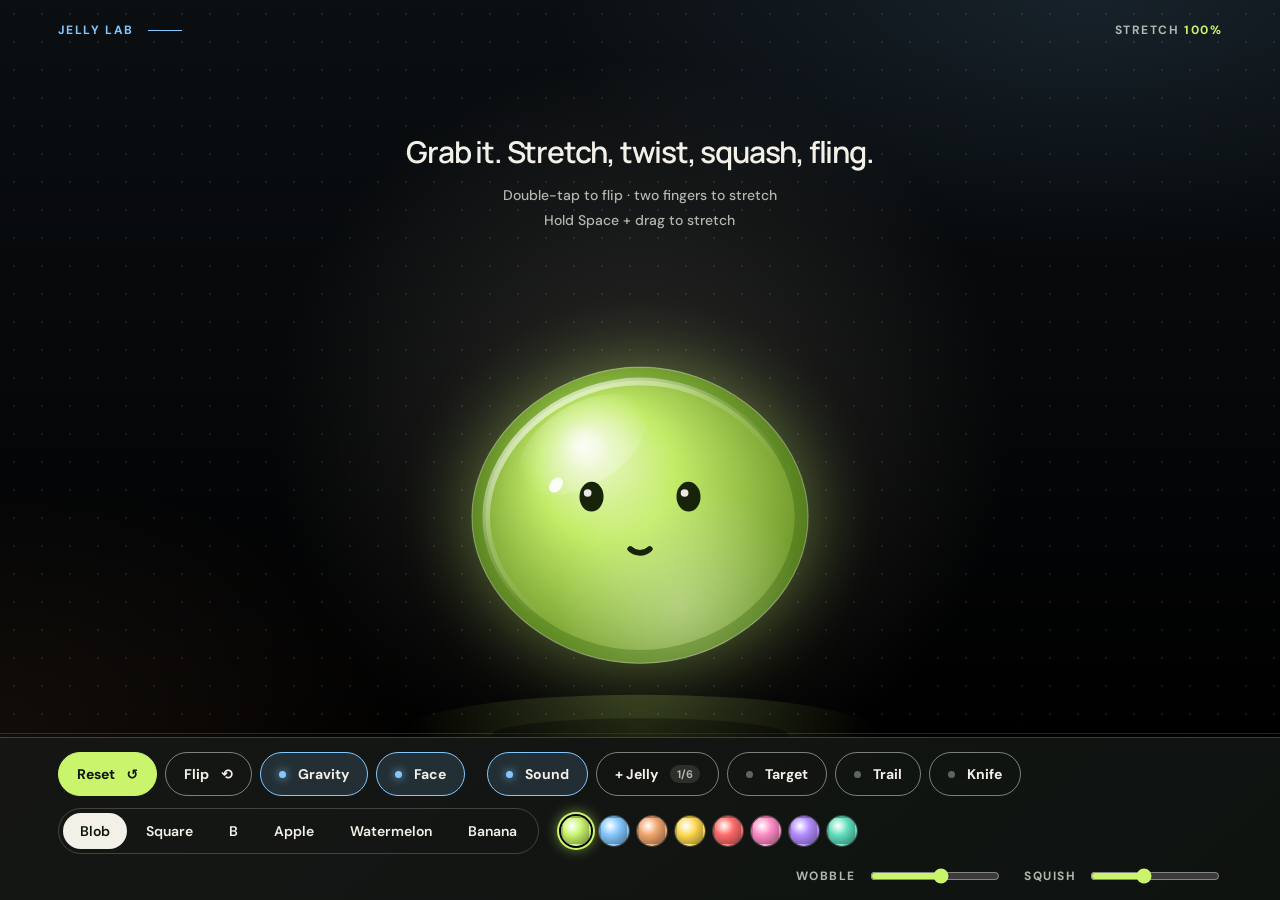
==== jelly-lab/index.html @ edd4eaa1 "Add Playground and Jelly Lab" ====
<!doctype html>
<html lang="en">
<head>
  <meta charset="utf-8">
  <meta name="viewport" content="width=device-width, initial-scale=1, viewport-fit=cover, maximum-scale=1, user-scalable=no">
  <meta name="theme-color" content="#000000">
  <meta name="apple-mobile-web-app-capable" content="yes">
  <meta name="mobile-web-app-capable" content="yes">
  <meta name="apple-mobile-web-app-status-bar-style" content="black-translucent">
  <title>Jelly Lab</title>
  <meta name="description" content="Grab it, stretch it, twist it, fling it. A soft-body toy that always wobbles back.">
  <meta property="og:title" content="Jelly Lab">
  <meta property="og:description" content="Grab it, stretch it, twist it, fling it. A soft-body jelly toy.">
  <link rel="icon" type="image/png" href="/jelly-lab/icon.png">
  <link rel="apple-touch-icon" href="/jelly-lab/icon.png">
  <link rel="preconnect" href="https://fonts.googleapis.com">
  <link rel="preconnect" href="https://fonts.gstatic.com" crossorigin>
  <link href="https://fonts.googleapis.com/css2?family=DM+Sans:wght@400;500;600;700&family=Manrope:wght@400;500;600;700;800&display=swap" rel="stylesheet">
  <script type="module" crossorigin src="/jelly-lab/assets/index-Ic5uyQEL.js"></script>
  <link rel="stylesheet" crossorigin href="/jelly-lab/assets/index-E_13_BQb.css">
</head>
<body>
  <main id="app"></main>
</body>
</html>
---- jelly-lab/assets/index-E_13_BQb.css ----
:root{color-scheme:dark;--ink: #121612;--ink-soft: #1b211c;--cream: #f3f0e8;--white: #fbfaf5;--muted: #aeb8ad;--line-dark: rgba(247, 244, 231, .2);--line-section: #292929;--accent: #c9f46b;--accent-hover: #dcffa0;--accent-blue: #83c7ff;--accent-copper: #f0a56d;--button-ink: #101510;--bg: #000;--bg-hero: #121a20;--max: 1440px;--gutter: max(4.5vw, calc((100vw - var(--max)) / 2));--font-body: "DM Sans", system-ui, -apple-system, BlinkMacSystemFont, "Segoe UI", sans-serif;--font-display: Manrope, "DM Sans", sans-serif;--tracking-display: -.07em;--tracking-label: .13em;--radius-pill: 999px;--radius-card: 22px;--glow-cream: radial-gradient(circle, rgba(224, 210, 180, .28), transparent 65%);--glass: linear-gradient(140deg, rgba(236, 229, 206, .15), rgba(24, 33, 28, .5));--glass-border: rgba(242, 238, 224, .58);--shadow-frame: 0 30px 90px rgba(0, 0, 0, .23);--ease: ease;--t-fast: .2s;--t-header: .25s;font-family:var(--font-body)}*{box-sizing:border-box}html{scroll-behavior:smooth}body{margin:0;color:var(--cream);background:var(--bg);overflow-x:hidden;-webkit-font-smoothing:antialiased}a{color:inherit;text-decoration:none}button{color:inherit;font:inherit}img{max-width:100%}::selection{background:var(--accent-blue);color:#07121a}:focus-visible{outline:2px solid var(--accent-blue);outline-offset:5px}.skip-link{position:fixed;z-index:100;top:-80px;left:16px;padding:12px 16px;color:var(--ink);background:var(--white)}.skip-link:focus{top:16px}h1,h2,h3{margin-top:0;font-family:var(--font-display);font-weight:500;letter-spacing:var(--tracking-display)}h1 em,h2 em,h3 em{font-style:normal;font-weight:700;color:var(--accent-copper)}p{margin-top:0}.eyebrow{display:flex;align-items:center;gap:15px;margin:0;color:var(--accent-blue);font-size:13px;font-weight:700;letter-spacing:var(--tracking-label);text-transform:uppercase}.eyebrow-rule{width:34px;height:1px;background:currentColor}.button{min-height:59px;display:inline-flex;align-items:center;justify-content:center;gap:35px;padding:0 26px;border:1px solid transparent;border-radius:var(--radius-pill);font-size:16px;font-weight:700;cursor:pointer;transition:transform var(--t-fast) var(--ease),background var(--t-fast) var(--ease),color var(--t-fast) var(--ease),border-color var(--t-fast) var(--ease)}.button:hover{transform:translateY(-3px)}.button-light{color:var(--button-ink);background:var(--accent)}.button-light:hover{background:var(--accent-hover)}.button-outline{color:var(--white);border-color:var(--accent-blue);background:#0e151921}.button-outline:hover{background:#83c7ff24}.button-ghost{color:var(--white);border-color:#ffffffa6;background:transparent}.button-ghost:hover{color:var(--ink);background:var(--white)}.button-sm{min-height:44px;gap:14px;padding:0 18px;font-size:14px}.chip{display:inline-flex;align-items:center;gap:8px;padding:11px 16px;border:1px solid rgba(239,236,220,.35);border-radius:var(--radius-pill);color:#ebe9dd;font-size:14px}@media (prefers-reduced-motion: reduce){html{scroll-behavior:auto}*,*:before,*:after{transition-duration:.01ms!important;animation-duration:.01ms!important}}html,body{height:100%;margin:0;background:#000;overflow:hidden;overscroll-behavior:none}body{position:fixed;inset:0;-webkit-touch-callout:none}#app{position:fixed;inset:0;width:100%;height:100vh;height:100dvh;padding-top:env(safe-area-inset-top)}.jl-root{--jl-accent: var(--accent, #c9f46b);--jl-blue: var(--accent-blue, #83c7ff);--jl-copper: var(--accent-copper, #f0a56d);--jl-line: var(--line-dark, rgba(247,244,231,.2));--jl-cream: var(--cream, #f3f0e8);position:relative;width:100%;height:100%;display:flex;flex-direction:column;color:var(--jl-cream);font-family:var(--font-body, "DM Sans", system-ui, sans-serif);background:#000}.jl-stage{position:relative;flex:1;min-height:0;overflow:hidden;isolation:isolate;background:radial-gradient(circle at 50% 58%,rgba(224,210,180,.16),transparent 48%),radial-gradient(60% 50% at 85% 0%,rgba(131,199,255,.1),transparent 70%),radial-gradient(50% 50% at 0% 100%,rgba(240,165,109,.08),transparent 70%),radial-gradient(rgba(247,244,231,.085) 1px,transparent 1.4px) 0 0 / 28px 28px,linear-gradient(180deg,#0b0f12,#000)}.jl-canvas{position:absolute;inset:0;width:100%;height:100%;display:block;touch-action:none;user-select:none;-webkit-user-select:none;-webkit-tap-highlight-color:transparent}.jl-root.is-grabbing .jl-canvas{cursor:grabbing!important}.jl-hud{position:absolute;z-index:2;top:22px;left:max(4.5vw,20px);right:max(4.5vw,20px);display:flex;justify-content:space-between;align-items:center;pointer-events:none}.jl-label,.jl-meter{margin:0;font-size:12px;font-weight:700;letter-spacing:.13em;text-transform:uppercase}.jl-label{color:var(--jl-blue)}.jl-label:after{content:"";display:inline-block;width:34px;height:1px;margin-left:14px;vertical-align:middle;background:currentColor}.jl-meter{color:#aeb8ad}.jl-meter b{display:inline-block;min-width:4.2ch;color:var(--jl-accent);text-align:right;font-variant-numeric:tabular-nums}.jl-hint{position:absolute;z-index:2;left:50%;top:18%;width:max-content;max-width:90%;margin:0;transform:translate(-50%);color:var(--jl-cream);font-family:var(--font-display, Manrope, sans-serif);font-size:clamp(20px,2.4vw,30px);font-weight:600;letter-spacing:-.04em;line-height:1.25;text-align:center;pointer-events:none;transition:opacity .5s ease,transform .5s ease}.jl-hint span{display:inline-block;margin-top:8px;color:#aeb8ad;font-family:var(--font-body, "DM Sans", sans-serif);font-size:14px;font-weight:500;letter-spacing:0}.jl-hint.is-hidden{opacity:0;transform:translate(-50%,-10px)}.jl-controls{display:flex;flex-wrap:wrap;align-items:center;gap:12px 22px;padding:14px max(4.5vw,16px) calc(14px + env(safe-area-inset-bottom));border-top:1px solid var(--jl-line);background:linear-gradient(140deg,#ece5ce12,#18211c73),#050706}.jl-group{display:flex;align-items:center;gap:8px}.jl-btn,.jl-chip{min-height:44px;display:inline-flex;align-items:center;justify-content:center;gap:12px;padding:0 18px;border:1px solid rgba(255,255,255,.45);border-radius:999px;background:transparent;color:var(--jl-cream);font:inherit;font-size:14px;font-weight:700;cursor:pointer;white-space:nowrap;transition:transform .2s ease,background .2s ease,color .2s ease,border-color .2s ease;touch-action:manipulation}.jl-btn:hover,.jl-chip:hover{transform:translateY(-2px);border-color:var(--jl-blue)}.jl-btn:active,.jl-chip:active{transform:translateY(0) scale(.97)}.jl-btn-primary{color:#101510;border-color:var(--jl-accent);background:var(--jl-accent)}.jl-btn-primary:hover{background:var(--accent-hover, #dcffa0);border-color:var(--accent-hover, #dcffa0)}.jl-toggle[aria-pressed=true]{border-color:var(--jl-blue);background:#83c7ff24}.jl-toggle:before{content:"";width:7px;height:7px;border-radius:50%;background:#5d665e;transition:background .2s ease,box-shadow .2s ease}.jl-toggle[aria-pressed=true]:before{background:var(--jl-blue);box-shadow:0 0 10px var(--jl-blue)}.jl-seg{padding:4px;gap:2px;border:1px solid var(--jl-line);border-radius:999px}.jl-chip{min-height:36px;padding:0 16px;border-color:transparent;font-weight:600}.jl-chip[aria-checked=true]{color:#101510;background:var(--jl-cream)}.jl-chip[aria-checked=true]:hover{border-color:transparent}.jl-swatch{width:30px;height:30px;padding:0;border:2px solid transparent;border-radius:50%;background:radial-gradient(circle at 35% 30%,#fff 0,var(--sw) 38%,color-mix(in srgb,var(--sw) 55%,#000) 100%);box-shadow:0 0 0 1px #fff3;cursor:pointer;transition:transform .2s ease,box-shadow .2s ease}.jl-swatch:hover{transform:scale(1.1)}.jl-swatch[aria-checked=true]{box-shadow:0 0 0 2px #000,0 0 0 4px var(--sw),0 0 16px var(--sw)}.jl-sliders{gap:22px;margin-left:auto}.jl-slider{display:flex;align-items:center;gap:12px;color:#aeb8ad;font-size:12px;font-weight:700;letter-spacing:.13em;text-transform:uppercase}.jl-slider input{width:130px;accent-color:var(--jl-accent)}.jl-slider input:focus-visible{outline:2px solid var(--jl-blue);outline-offset:4px}.jl-preview,.jl-preview .jl-stage{background:transparent}.jl-preview .jl-canvas{pointer-events:none}@media (max-width: 760px){.jl-controls{gap:10px;padding:10px 12px calc(10px + env(safe-area-inset-bottom))}.jl-group{gap:6px}.jl-btn{min-height:40px;padding:0 14px;font-size:13px;gap:8px}.jl-chip{min-height:32px;padding:0 12px;font-size:13px}.jl-swatch{width:26px;height:26px}.jl-sliders{width:100%;margin-left:0;gap:14px}.jl-slider{flex:1;gap:8px;font-size:11px;letter-spacing:.08em}.jl-slider input{width:100%;min-width:0}.jl-hud{top:14px}.jl-hint{top:12%}}.jl-swatches{flex-wrap:wrap}@media (max-width: 760px){.jl-seg{max-width:100%;overflow-x:auto;scrollbar-width:none}.jl-seg .jl-chip{padding:0 7px;font-size:12px}}.jl-modes{flex-wrap:wrap}.jl-count{min-width:3ch;padding:2px 7px;border-radius:999px;background:#f3f0e81f;color:#aeb8ad;font-size:11px;font-weight:700;font-variant-numeric:tabular-nums}.jl-add[aria-disabled=true]{opacity:.5}.jl-root.is-knife .jl-canvas{cursor:crosshair}.jl-root.is-space .jl-canvas{cursor:grab}.jl-score{margin:0;color:#aeb8ad;font-size:12px;font-weight:700;letter-spacing:.13em;text-transform:uppercase}.jl-score b{display:inline-block;min-width:2ch;margin-left:6px;color:var(--jl-accent);font-size:18px;letter-spacing:0;font-variant-numeric:tabular-nums}.jl-score.is-pop b{animation:jl-pop .45s cubic-bezier(.2,1.6,.4,1)}@keyframes jl-pop{0%{transform:scale(1)}40%{transform:scale(1.6);color:#fff}to{transform:scale(1)}}.jl-toast{position:absolute;z-index:3;left:50%;top:58px;margin:0;padding:8px 14px;border:1px solid var(--jl-line);border-radius:999px;background:#050706b8;color:var(--jl-cream);font-size:13px;font-weight:600;white-space:nowrap;pointer-events:none;opacity:0;transform:translate(-50%,-6px);transition:opacity .25s ease,transform .25s ease;backdrop-filter:blur(6px)}.jl-toast.is-on{opacity:1;transform:translate(-50%)}.jl-hint-desk{display:none!important}@media (hover: hover) and (pointer: fine){.jl-hint-desk{display:block!important;margin-top:4px!important}}@media (max-width: 760px){.jl-modes{width:100%;flex-wrap:nowrap;gap:5px}.jl-modes .jl-btn{flex:1 1 auto;min-height:36px;padding:0 8px;gap:5px;font-size:12px}.jl-modes .jl-toggle:before{width:6px;height:6px}.jl-count{padding:1px 5px;font-size:10px}.jl-score b{font-size:16px}.jl-label:after{width:18px;margin-left:8px}.jl-toast{top:44px;font-size:12px}}
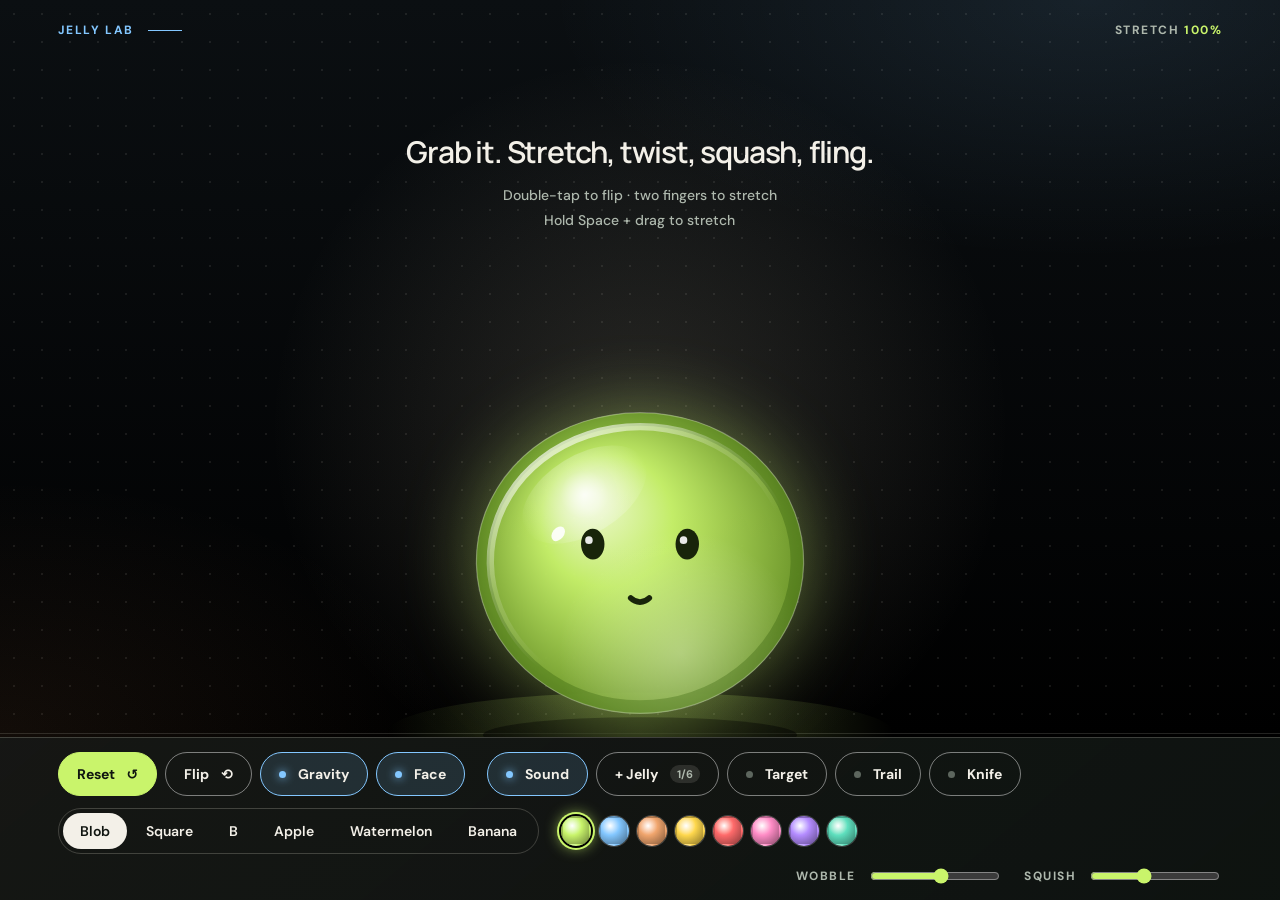
==== commit de5727d0: "Add GoatCounter analytics" ====
--- a/jelly-lab/index.html
+++ b/jelly-lab/index.html
@@ -18,6 +18,7 @@
   <link href="https://fonts.googleapis.com/css2?family=DM+Sans:wght@400;500;600;700&family=Manrope:wght@400;500;600;700;800&display=swap" rel="stylesheet">
   <script type="module" crossorigin src="/jelly-lab/assets/index-Ic5uyQEL.js"></script>
   <link rel="stylesheet" crossorigin href="/jelly-lab/assets/index-E_13_BQb.css">
+  <script data-goatcounter="https://barcanto.goatcounter.com/count" async src="//gc.zgo.at/count.js"></script>
 </head>
 <body>
   <main id="app"></main>
